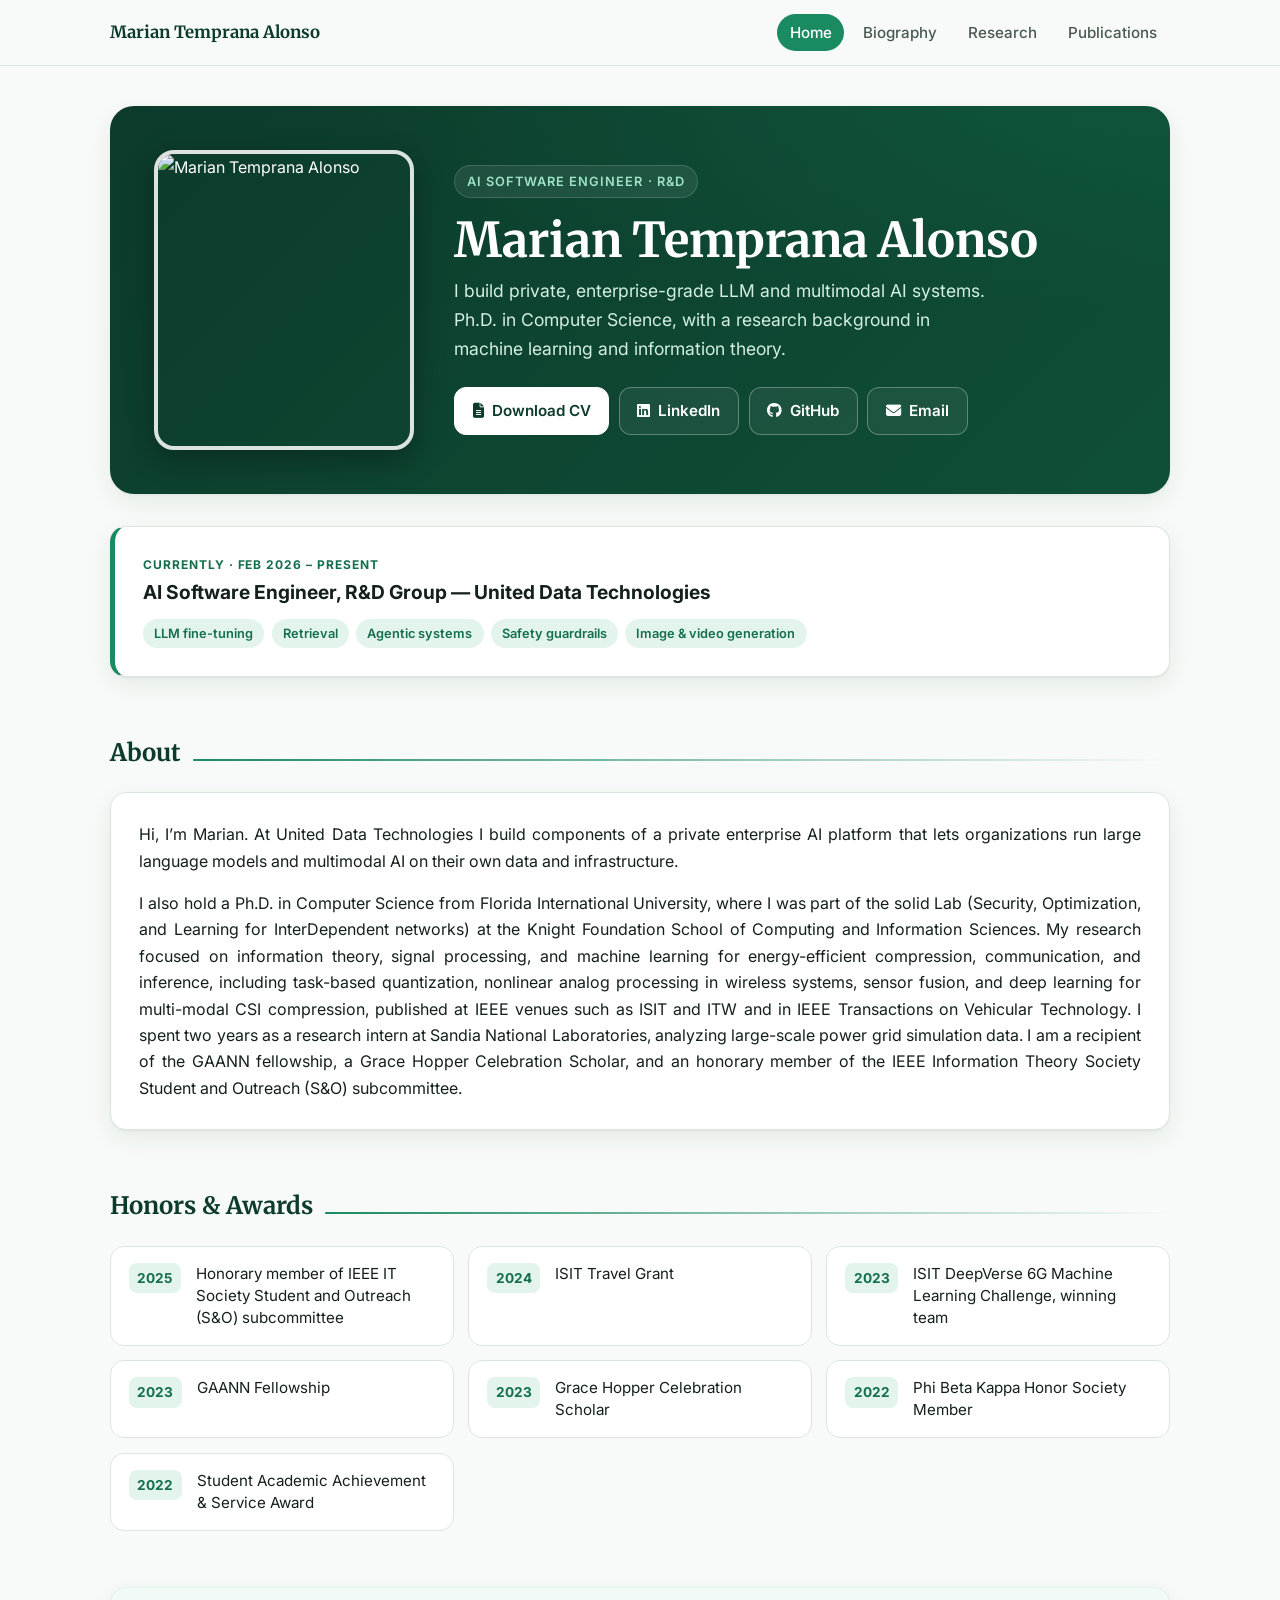
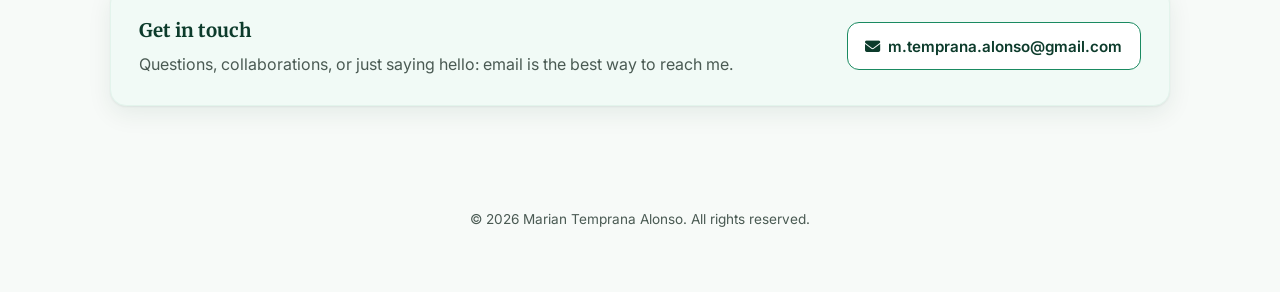
==== index.html @ be51021b "Redesign portfolio with a modern layout and refresh content - New look: green hero, current-role car" ====
<!DOCTYPE html>
<html lang="en">
<head>
  <meta charset="UTF-8" />
  <meta name="viewport" content="width=device-width, initial-scale=1.0" />
  <title>Marian Temprana Alonso - AI Software Engineer</title>
  <meta name="description" content="Marian Temprana Alonso, AI software engineer working on LLMs and multimodal AI. Ph.D. in Computer Science." />
  <link rel="preconnect" href="https://fonts.googleapis.com" />
  <link href="https://fonts.googleapis.com/css2?family=Inter:wght@400;500;600;700&family=Merriweather:wght@400;700&display=swap" rel="stylesheet" />
  <link rel="stylesheet" href="https://cdnjs.cloudflare.com/ajax/libs/font-awesome/6.4.0/css/all.min.css" />
  <link rel="stylesheet" href="style.css" />
</head>

<body>

<header class="nav">
  <div class="nav-inner">
    <a class="brand" href="index.html">Marian Temprana Alonso</a>
    <nav class="nav-links"><a class="active" href="index.html">Home</a><a href="biography.html">Biography</a><a href="research.html">Research</a><a href="publications.html">Publications</a></nav>
  </div>
</header>

<main class="wrap">

  <!-- Hero -->
  <section class="hero reveal" id="home" style="margin-bottom:0">
    <img class="hero-photo" src="head_shot.png" alt="Marian Temprana Alonso" />
    <div>
      <span class="eyebrow">AI Software Engineer &middot; R&amp;D</span>
      <h1>Marian Temprana Alonso</h1>
      <p class="tagline">
        I build private, enterprise-grade LLM and multimodal AI systems.
        Ph.D. in Computer Science, with a research background in machine learning and information theory.
      </p>
      <div class="btn-row">
        <a class="btn primary" href="cv.pdf" download><i class="fas fa-file-alt"></i> Download CV</a>
        <a class="btn" href="https://www.linkedin.com/in/marian-temprana-alonso-894241191" target="_blank" rel="noopener"><i class="fab fa-linkedin"></i> LinkedIn</a>
        <a class="btn" href="https://github.com/mtalonso-research" target="_blank" rel="noopener"><i class="fab fa-github"></i> GitHub</a>
        <a class="btn" href="mailto:m.temprana.alonso@gmail.com"><i class="fas fa-envelope"></i> Email</a>
      </div>
    </div>
  </section>

  <!-- Current role -->
  <section class="reveal d1" style="margin-top:2rem">
    <div class="card now">
      <div>
        <div class="label">Currently &middot; Feb 2026 &ndash; Present</div>
        <h3>AI Software Engineer, R&amp;D Group &mdash; United Data Technologies</h3>
        <div class="tags">
          <span class="tag">LLM fine-tuning</span>
          <span class="tag">Retrieval</span>
          <span class="tag">Agentic systems</span>
          <span class="tag">Safety guardrails</span>
          <span class="tag">Image &amp; video generation</span>
        </div>
      </div>
    </div>
  </section>

  <!-- About -->
  <section class="reveal d2">
    <div class="section-head"><h2>About</h2></div>
    <div class="card about">
      <p>
        Hi, I’m Marian. At United Data Technologies I build components of a private enterprise AI platform
        that lets organizations run large language models and multimodal AI on their own data and infrastructure.
      </p>
      <p>
        I also hold a Ph.D. in Computer Science from Florida International University, where I was part of the solid Lab
        (Security, Optimization, and Learning for InterDependent networks) at the Knight Foundation School of
        Computing and Information Sciences. My research focused on information theory, signal processing, and machine
        learning for energy-efficient compression, communication, and inference, including task-based quantization,
        nonlinear analog processing in wireless systems, sensor fusion, and deep learning for multi-modal CSI
        compression, published at IEEE venues such as ISIT and ITW and in IEEE Transactions on Vehicular Technology.
        I spent two years as a research intern at Sandia National Laboratories, analyzing large-scale power grid
        simulation data. I am a recipient of the GAANN fellowship, a Grace Hopper Celebration Scholar, and an honorary
        member of the IEEE Information Theory Society Student and Outreach (S&amp;O) subcommittee.
      </p>
    </div>
  </section>

  <!-- (Personal projects section will go here) -->

  <!-- Honors -->
  <section class="reveal d3">
    <div class="section-head"><h2>Honors &amp; Awards</h2></div>
    <div class="honors-grid">
      <div class="honor"><span class="year">2025</span><span class="text">Honorary member of IEEE IT Society Student and Outreach (S&amp;O) subcommittee</span></div>
      <div class="honor"><span class="year">2024</span><span class="text">ISIT Travel Grant</span></div>
      <div class="honor"><span class="year">2023</span><span class="text">ISIT DeepVerse 6G Machine Learning Challenge, winning team</span></div>
      <div class="honor"><span class="year">2023</span><span class="text">GAANN Fellowship</span></div>
      <div class="honor"><span class="year">2023</span><span class="text">Grace Hopper Celebration Scholar</span></div>
      <div class="honor"><span class="year">2022</span><span class="text">Phi Beta Kappa Honor Society Member</span></div>
      <div class="honor"><span class="year">2022</span><span class="text">Student Academic Achievement &amp; Service Award</span></div>
    </div>
  </section>

  <!-- Contact -->
  <section>
    <div class="card contact">
      <div>
        <h3>Get in touch</h3>
        <p>Questions, collaborations, or just saying hello: email is the best way to reach me.</p>
      </div>
      <a class="btn" href="mailto:m.temprana.alonso@gmail.com"><i class="fas fa-envelope"></i> m.temprana.alonso@gmail.com</a>
    </div>
  </section>

</main>

<footer>
  <p>&copy; 2026 Marian Temprana Alonso. All rights reserved.</p>
</footer>

</body>
</html>
---- style.css ----
/* ===== Design tokens ===== */
:root {
  --green-900: #0c3b2b;
  --green-700: #136f4d;
  --green-600: #1a8a61;   /* main accent */
  --green-100: #e3f4ec;
  --green-50:  #f1faf6;
  --ink:       #14201b;
  --ink-soft:  #4a5a53;
  --line:      #dbe6e0;
  --bg:        #f7faf8;
  --card:      #ffffff;
  --radius:    16px;
  --shadow:    0 1px 2px rgba(12, 59, 43, .06), 0 8px 24px rgba(12, 59, 43, .08);
}

* { box-sizing: border-box; }

html { scroll-behavior: smooth; }

body {
  margin: 0;
  font-family: 'Inter', system-ui, -apple-system, 'Segoe UI', sans-serif;
  color: var(--ink);
  background: var(--bg);
  line-height: 1.65;
  -webkit-font-smoothing: antialiased;
}

a { color: var(--green-700); text-decoration: none; }
a:hover { text-decoration: underline; }

/* ===== Navigation ===== */
.nav {
  position: sticky;
  top: 0;
  z-index: 50;
  background: rgba(247, 250, 248, .85);
  backdrop-filter: saturate(160%) blur(10px);
  -webkit-backdrop-filter: saturate(160%) blur(10px);
  border-bottom: 1px solid var(--line);
}

.nav-inner {
  max-width: 1100px;
  margin: 0 auto;
  padding: .85rem 1.25rem;
  display: flex;
  align-items: center;
  justify-content: space-between;
  gap: 1rem;
  flex-wrap: wrap;
}

.brand {
  font-family: 'Merriweather', serif;
  font-weight: 700;
  color: var(--green-900);
  font-size: 1.05rem;
}
.brand:hover { text-decoration: none; }

.nav-links { display: flex; gap: .35rem; flex-wrap: wrap; }

.nav-links a {
  color: var(--ink-soft);
  font-weight: 500;
  font-size: .95rem;
  padding: .4rem .8rem;
  border-radius: 999px;
  transition: background .2s, color .2s;
}
.nav-links a:hover { background: var(--green-100); color: var(--green-900); text-decoration: none; }
.nav-links a.active { background: var(--green-600); color: #fff; }

/* ===== Layout ===== */
.wrap {
  max-width: 1100px;
  margin: 0 auto;
  padding: 0 1.25rem;
}

section { margin: 3.5rem 0; }

.section-head {
  display: flex;
  align-items: baseline;
  gap: .75rem;
  margin-bottom: 1.25rem;
}
.section-head h2 {
  font-family: 'Merriweather', serif;
  font-size: 1.5rem;
  margin: 0;
  color: var(--green-900);
}
.section-head::after {
  content: "";
  flex: 1;
  height: 2px;
  background: linear-gradient(90deg, var(--green-600), transparent);
  border-radius: 2px;
}

/* ===== Hero ===== */
.hero {
  margin-top: 2.5rem;
  background:
    radial-gradient(1200px 400px at 90% -10%, rgba(26, 138, 97, .18), transparent 60%),
    linear-gradient(135deg, var(--green-900), #0f4f38);
  color: #fff;
  border-radius: 24px;
  padding: 2.75rem;
  display: grid;
  grid-template-columns: 260px 1fr;
  gap: 2.5rem;
  align-items: center;
  box-shadow: var(--shadow);
}

.hero-photo {
  width: 260px;
  height: 300px;
  object-fit: cover;
  border-radius: 20px;
  border: 4px solid rgba(255, 255, 255, .85);
  box-shadow: 0 10px 30px rgba(0, 0, 0, .3);
}

.eyebrow {
  display: inline-block;
  font-size: .8rem;
  font-weight: 600;
  letter-spacing: .08em;
  text-transform: uppercase;
  color: #9fe3c6;
  background: rgba(255, 255, 255, .08);
  border: 1px solid rgba(255, 255, 255, .15);
  padding: .3rem .75rem;
  border-radius: 999px;
}

.hero h1 {
  font-family: 'Merriweather', serif;
  font-size: clamp(2rem, 4.5vw, 3rem);
  line-height: 1.15;
  margin: .9rem 0 .5rem;
}

.tagline {
  font-size: 1.1rem;
  color: #d3efe3;
  margin: 0 0 1.5rem;
  max-width: 34rem;
}

.btn-row { display: flex; flex-wrap: wrap; gap: .6rem; }

.btn {
  display: inline-flex;
  align-items: center;
  gap: .5rem;
  font-weight: 600;
  font-size: .95rem;
  padding: .65rem 1.1rem;
  border-radius: 12px;
  border: 1px solid rgba(255, 255, 255, .3);
  color: #fff;
  background: rgba(255, 255, 255, .06);
  transition: transform .15s, background .2s;
}
.btn:hover { transform: translateY(-2px); background: rgba(255, 255, 255, .16); text-decoration: none; }
.btn.primary { background: #fff; color: var(--green-900); border-color: #fff; }
.btn.primary:hover { background: var(--green-100); }

/* ===== Cards ===== */
.card {
  background: var(--card);
  border: 1px solid var(--line);
  border-radius: var(--radius);
  box-shadow: var(--shadow);
  padding: 1.75rem;
}

.now {
  display: flex;
  gap: 1.25rem;
  align-items: center;
  border-left: 5px solid var(--green-600);
}
.now .label {
  font-size: .75rem;
  font-weight: 700;
  letter-spacing: .08em;
  text-transform: uppercase;
  color: var(--green-700);
}
.now h3 { margin: .15rem 0 .25rem; font-size: 1.2rem; }
.now p { margin: 0; color: var(--ink-soft); }

.tags { display: flex; flex-wrap: wrap; gap: .45rem; margin-top: .6rem; }
.tag {
  font-size: .8rem;
  font-weight: 600;
  color: var(--green-700);
  background: var(--green-100);
  border-radius: 999px;
  padding: .25rem .7rem;
}

.about p { margin: 0 0 1rem; text-align: justify; }
.about p:last-child { margin-bottom: 0; }

/* ===== Honors ===== */
.honors-grid {
  display: grid;
  grid-template-columns: repeat(auto-fill, minmax(280px, 1fr));
  gap: .9rem;
}

.honor {
  display: flex;
  gap: .9rem;
  align-items: flex-start;
  background: var(--card);
  border: 1px solid var(--line);
  border-radius: 14px;
  padding: 1rem 1.1rem;
  transition: transform .2s, box-shadow .2s, border-color .2s;
}
.honor:hover { transform: translateY(-3px); box-shadow: var(--shadow); border-color: var(--green-600); }

.year {
  flex: 0 0 auto;
  font-weight: 700;
  font-size: .85rem;
  color: var(--green-700);
  background: var(--green-100);
  border-radius: 8px;
  padding: .25rem .55rem;
}
.honor span.text { font-size: .95rem; line-height: 1.45; }

/* ===== Contact + footer ===== */
.contact {
  background: var(--green-50);
  border: 1px solid var(--green-100);
  display: flex;
  flex-wrap: wrap;
  gap: 1rem 2.5rem;
  align-items: center;
  justify-content: space-between;
}
.contact h3 { margin: 0 0 .25rem; font-family: 'Merriweather', serif; color: var(--green-900); }
.contact p { margin: 0; color: var(--ink-soft); }
.contact .btn { color: var(--green-900); border-color: var(--green-600); background: #fff; }
.contact .btn:hover { background: var(--green-100); }

footer {
  text-align: center;
  color: var(--ink-soft);
  font-size: .85rem;
  padding: 2rem 1rem 3rem;
}

/* ===== Entrance animation (respects reduced motion) ===== */
@media (prefers-reduced-motion: no-preference) {
  .reveal { opacity: 0; transform: translateY(14px); animation: rise .6s ease forwards; }
  .reveal.d1 { animation-delay: .08s; }
  .reveal.d2 { animation-delay: .16s; }
  .reveal.d3 { animation-delay: .24s; }
  @keyframes rise { to { opacity: 1; transform: none; } }
}

/* ===== Responsive ===== */
@media (max-width: 760px) {
  .hero { grid-template-columns: 1fr; padding: 1.75rem; text-align: center; justify-items: center; }
  .hero-photo { width: 200px; height: 240px; }
  .btn-row { justify-content: center; }
  .about p { text-align: left; }   /* justified text looks gappy on narrow screens */
  .now { flex-direction: column; align-items: flex-start; }
  .nav-inner { justify-content: center; }
}

/* ===== Inner pages ===== */
.page-head { margin: 2.5rem 0 0; }
.page-head h1 {
  font-family: 'Merriweather', serif;
  font-size: clamp(1.8rem, 4vw, 2.4rem);
  color: var(--green-900);
  margin: 0 0 .4rem;
}
.page-head p { margin: 0; color: var(--ink-soft); max-width: 42rem; }

/* Research project cards */
.project {
  background: var(--card);
  border: 1px solid var(--line);
  border-radius: var(--radius);
  box-shadow: var(--shadow);
  padding: 1.5rem 1.75rem;
  margin-bottom: 1.25rem;
  transition: transform .2s, border-color .2s;
}
.project:hover { transform: translateY(-3px); border-color: var(--green-600); }
.project-top { display: flex; gap: 1rem; align-items: flex-start; cursor: pointer; }
.project-icon {
  flex: 0 0 auto;
  width: 48px; height: 48px;
  display: grid; place-items: center;
  border-radius: 12px;
  background: var(--green-100);
  color: var(--green-700);
  font-size: 1.25rem;
}
.project h3 { margin: 0 0 .35rem; font-size: 1.1rem; line-height: 1.35; color: var(--green-900); }
.links { display: flex; flex-wrap: wrap; gap: .4rem; margin: 0 0 .6rem; }
.links a {
  font-size: .78rem; font-weight: 600;
  color: var(--green-700);
  border: 1px solid var(--green-100);
  background: var(--green-50);
  padding: .15rem .6rem;
  border-radius: 999px;
}
.links a:hover { background: var(--green-100); text-decoration: none; }
.project ul.details { margin: .25rem 0 0; padding-left: 1.2rem; color: var(--ink-soft); }
.project ul.details li { margin-bottom: .3rem; }
.more { display: inline-block; margin-top: .6rem; font-size: .85rem; font-weight: 600; color: var(--green-700); cursor: pointer; }

/* Modal */
.modal { display: none; position: fixed; z-index: 1000; inset: 0; overflow: auto; background: rgba(12, 59, 43, .55); backdrop-filter: blur(3px); }
.modal-content {
  background: #fff; margin: 6% auto; padding: 1.75rem;
  border-radius: 18px; width: 90%; max-width: 760px;
  box-shadow: 0 20px 50px rgba(0,0,0,.35);
}
.modal-content h2 { font-family: 'Merriweather', serif; color: var(--green-900); margin-top: 0; }
.modal-content img { max-width: 100%; border-radius: 10px; }
.modal-content p { text-align: justify; }
.close { float: right; font-size: 1.6rem; line-height: 1; cursor: pointer; color: var(--ink-soft); }
.close:hover { color: var(--green-700); }

/* Publications */
.pub-list { list-style: none; margin: 0; padding: 0; display: grid; gap: .9rem; }
.pub {
  background: var(--card);
  border: 1px solid var(--line);
  border-left: 5px solid var(--green-600);
  border-radius: 14px;
  padding: 1rem 1.25rem;
  line-height: 1.55;
  font-size: .95rem;
}
.pub .kind {
  display: inline-block;
  font-size: .7rem; font-weight: 700; letter-spacing: .06em; text-transform: uppercase;
  color: var(--green-700); background: var(--green-100);
  border-radius: 6px; padding: .1rem .5rem; margin-bottom: .35rem;
}
.pub a { word-break: break-all; }

/* Biography */
.timeline { list-style: none; margin: 0; padding: 0 0 0 1.25rem; border-left: 2px solid var(--green-100); }
.timeline > li { position: relative; margin: 0 0 1.25rem; padding: 0 0 0 1.25rem; }
.timeline > li::before {
  content: ""; position: absolute; left: -1.62rem; top: .45rem;
  width: 12px; height: 12px; border-radius: 50%;
  background: var(--green-600); box-shadow: 0 0 0 4px var(--green-100);
}
.timeline ul { margin: .4rem 0 0; padding-left: 1.2rem; color: var(--ink-soft); }

/* News */
.news-item { background: var(--card); border: 1px solid var(--line); border-radius: 14px; padding: 1rem 1.25rem; margin-bottom: .9rem; }
.news-item .date { font-size: .78rem; font-weight: 700; letter-spacing: .06em; text-transform: uppercase; color: var(--green-700); }
.news-item p { margin: .3rem 0 0; }

.muted { color: var(--ink-soft); font-size: .95rem; }
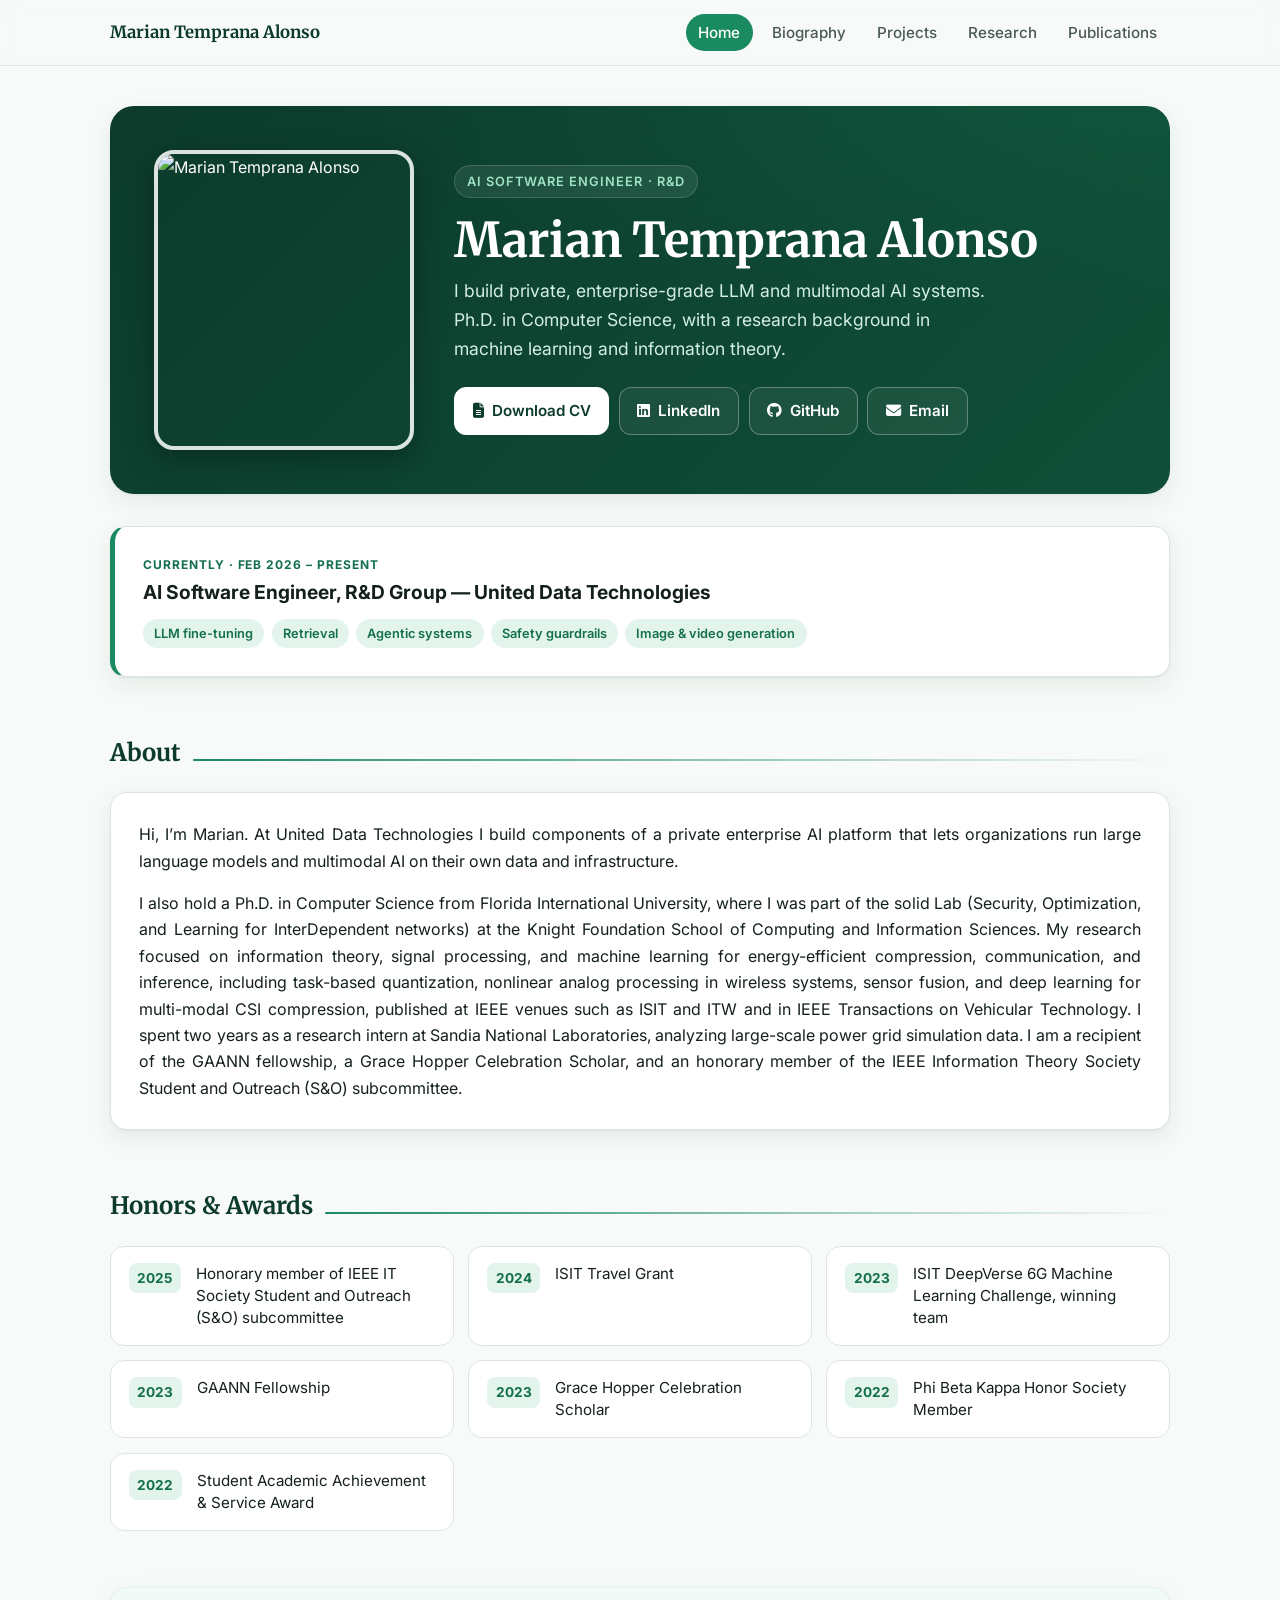
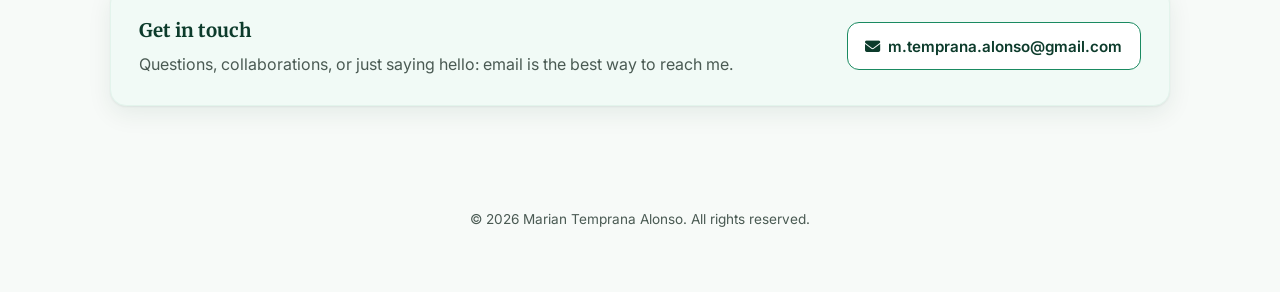
==== commit e05a1f27: "Restyle research tiles to match projects, add Projects page with Book Reader and Meal Planner Resear" ====
--- a/index.html
+++ b/index.html
@@ -16,7 +16,7 @@
 <header class="nav">
   <div class="nav-inner">
     <a class="brand" href="index.html">Marian Temprana Alonso</a>
-    <nav class="nav-links"><a class="active" href="index.html">Home</a><a href="biography.html">Biography</a><a href="research.html">Research</a><a href="publications.html">Publications</a></nav>
+    <nav class="nav-links"><a class="active" href="index.html">Home</a><a href="biography.html">Biography</a><a href="projects.html">Projects</a><a href="research.html">Research</a><a href="publications.html">Publications</a></nav>
   </div>
 </header>
 
--- a/style.css
+++ b/style.css
@@ -376,3 +376,31 @@
 .news-item p { margin: .3rem 0 0; }
 
 .muted { color: var(--ink-soft); font-size: .95rem; }
+
+/* Projects */
+.project.featured { border-left: 5px solid var(--green-600); }
+.project .lead { margin: 1rem 0 .25rem; color: var(--ink); }
+.project .tags { margin-top: 1rem; }
+.chip {
+  font-size: .78rem; font-weight: 600;
+  color: #fff; background: var(--green-600);
+  padding: .15rem .65rem; border-radius: 999px;
+}
+.chip.soft { color: var(--ink-soft); background: var(--green-50); border: 1px dashed var(--line); }
+
+.shots { display: grid; grid-template-columns: repeat(auto-fit, minmax(300px, 1fr)); gap: 1.25rem; margin: 1.25rem 0 .5rem; }
+.shots figure { margin: 0; }
+.shots img { width: 100%; height: auto; border-radius: 12px; border: 1px solid var(--line); display: block; box-shadow: var(--shadow); transition: transform .2s; }
+.shots a:hover img { transform: translateY(-3px); }
+.shots figcaption { font-size: .8rem; color: var(--ink-soft); margin-top: .45rem; line-height: 1.4; }
+
+/* Research tiles with a tall figure: text on the left, figure on the right */
+.project-split { display: grid; grid-template-columns: minmax(0, 1fr) auto; gap: 1.75rem; align-items: start; }
+.project-split .shots { margin: 1.25rem 0 0; grid-template-columns: 1fr; }
+@media (max-width: 760px) { .project-split { grid-template-columns: 1fr; } }
+
+/* Research figures: trimmed to their content and shown at one common height, so the diagrams look equally sized */
+.shots.fit { --fig-h: 230px; display: block; }
+.shots.fit figure { width: min(100%, calc(var(--ar) * var(--fig-h))); }
+.project-split .shots.fit { display: block; }
+.project-split .shots.fit figure { width: calc(var(--ar) * var(--fig-h)); max-width: 100%; }
